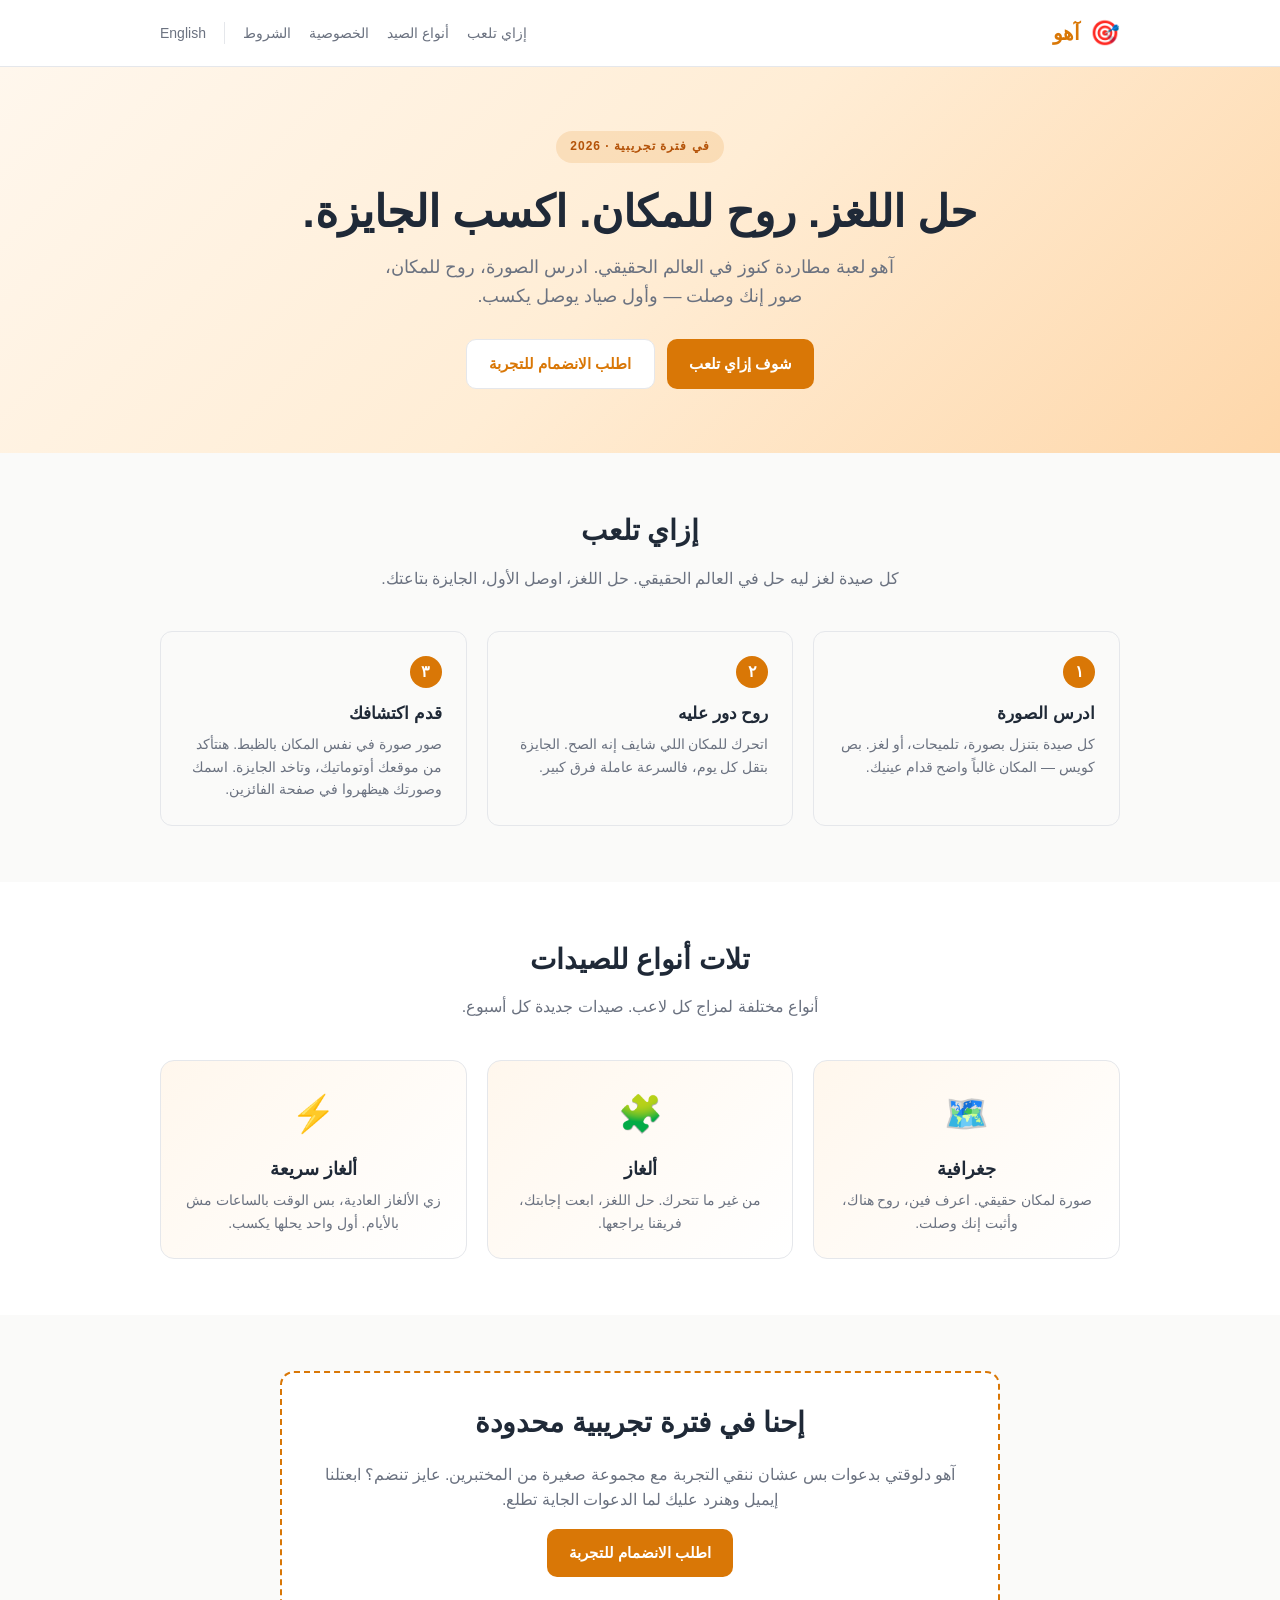
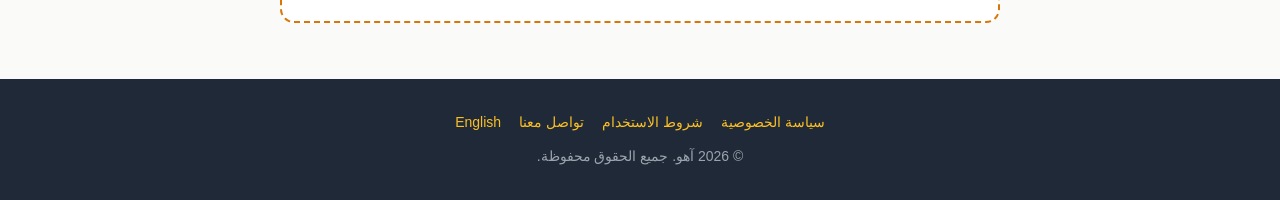
==== ar/index.html @ 04b5e61f "init" ====
<!DOCTYPE html>
<html lang="ar" dir="rtl">
<head>
  <meta charset="UTF-8">
  <meta name="viewport" content="width=device-width, initial-scale=1.0">
  <meta name="robots" content="index, follow">
  <title>آهو — مطاردات كنوز في الواقع</title>
  <meta name="description" content="آهو لعبة مطاردة كنوز في العالم الحقيقي. حل اللغز، روح للمكان، اكسب الجايزة.">
  <meta property="og:title" content="آهو — مطاردات كنوز في الواقع">
  <meta property="og:description" content="حل اللغز. روح للمكان. اكسب الجايزة.">
  <meta property="og:type" content="website">
  <link rel="icon" href="data:image/svg+xml,%3Csvg xmlns='http://www.w3.org/2000/svg' viewBox='0 0 100 100'%3E%3Ctext y='.9em' font-size='90'%3E🎯%3C/text%3E%3C/svg%3E">
  <link rel="stylesheet" href="../style.css">
</head>
<body dir="rtl">
  <div class="topbar">
    <div class="topbar-inner">
      <a href="./" class="brand"><span class="icon">🎯</span> آهو</a>
      <div class="nav-links">
        <a href="#how">إزاي تلعب</a>
        <a href="#hunts">أنواع الصيد</a>
        <a href="privacy.html">الخصوصية</a>
        <a href="terms.html">الشروط</a>
        <a href="../" class="lang-switch">English</a>
      </div>
    </div>
  </div>

  <section class="hero">
    <div class="hero-inner">
      <span class="badge">في فترة تجريبية · 2026</span>
      <h1>حل اللغز. روح للمكان. اكسب الجايزة.</h1>
      <p class="tagline">آهو لعبة مطاردة كنوز في العالم الحقيقي. ادرس الصورة،
      روح للمكان، صور إنك وصلت — وأول صياد يوصل يكسب.</p>
      <div class="cta-row">
        <a href="#how" class="cta cta-primary">شوف إزاي تلعب</a>
        <a href="mailto:aho.hunts@gmail.com?subject=طلب%20انضمام%20لتجربة%20آهو" class="cta cta-secondary">اطلب الانضمام للتجربة</a>
      </div>
    </div>
  </section>

  <section id="how">
    <div class="section-inner">
      <h2>إزاي تلعب</h2>
      <p class="lede">كل صيدة لغز ليه حل في العالم الحقيقي. حل اللغز، اوصل
      الأول، الجايزة بتاعتك.</p>

      <div class="steps">
        <div class="step">
          <span class="step-num">١</span>
          <h3>ادرس الصورة</h3>
          <p>كل صيدة بتنزل بصورة، تلميحات، أو لغز. بص كويس — المكان غالباً
          واضح قدام عينيك.</p>
        </div>
        <div class="step">
          <span class="step-num">٢</span>
          <h3>روح دور عليه</h3>
          <p>اتحرك للمكان اللي شايف إنه الصح. الجايزة بتقل كل يوم، فالسرعة
          عاملة فرق كبير.</p>
        </div>
        <div class="step">
          <span class="step-num">٣</span>
          <h3>قدم اكتشافك</h3>
          <p>صور صورة في نفس المكان بالظبط. هنتأكد من موقعك أوتوماتيك،
          وتاخد الجايزة. اسمك وصورتك هيظهروا في صفحة الفائزين.</p>
        </div>
      </div>
    </div>
  </section>

  <section id="hunts" class="alt">
    <div class="section-inner">
      <h2>تلات أنواع للصيدات</h2>
      <p class="lede">أنواع مختلفة لمزاج كل لاعب. صيدات جديدة كل أسبوع.</p>

      <div class="hunts">
        <div class="hunt">
          <span class="icon">🗺️</span>
          <h3>جغرافية</h3>
          <p>صورة لمكان حقيقي. اعرف فين، روح هناك، وأثبت إنك وصلت.</p>
        </div>
        <div class="hunt">
          <span class="icon">🧩</span>
          <h3>ألغاز</h3>
          <p>من غير ما تتحرك. حل اللغز، ابعت إجابتك، فريقنا يراجعها.</p>
        </div>
        <div class="hunt">
          <span class="icon">⚡</span>
          <h3>ألغاز سريعة</h3>
          <p>زي الألغاز العادية، بس الوقت بالساعات مش بالأيام. أول واحد
          يحلها يكسب.</p>
        </div>
      </div>
    </div>
  </section>

  <section>
    <div class="section-inner">
      <div class="beta-callout">
        <h2>إحنا في فترة تجريبية محدودة</h2>
        <p>آهو دلوقتي بدعوات بس عشان ننقي التجربة مع مجموعة صغيرة من
        المختبرين. عايز تنضم؟ ابعتلنا إيميل وهنرد عليك لما الدعوات الجاية
        تطلع.</p>
        <p style="margin-top: 16px;">
          <a href="mailto:aho.hunts@gmail.com?subject=طلب%20انضمام%20لتجربة%20آهو" class="cta cta-primary">اطلب الانضمام للتجربة</a>
        </p>
      </div>
    </div>
  </section>

  <footer class="site-footer">
    <div class="footer-links">
      <a href="privacy.html">سياسة الخصوصية</a>
      <a href="terms.html">شروط الاستخدام</a>
      <a href="mailto:aho.hunts@gmail.com">تواصل معنا</a>
      <a href="../">English</a>
    </div>
    <div>© 2026 آهو. جميع الحقوق محفوظة.</div>
  </footer>
</body>
</html>
---- style.css ----
/* Aho marketing site — single stylesheet, mobile-first, RTL-aware. */
:root {
  --fg: #1f2937;
  --muted: #6b7280;
  --accent: #d97706;
  --accent-dark: #b45309;
  --bg: #fafaf9;
  --card: #ffffff;
  --border: #e5e7eb;
  --max: 960px;
  --max-prose: 720px;
}

* { box-sizing: border-box; }

html { -webkit-text-size-adjust: 100%; }

body {
  font-family: -apple-system, BlinkMacSystemFont, "Segoe UI", Roboto,
    Helvetica, Arial, sans-serif, "Apple Color Emoji", "Segoe UI Emoji";
  color: var(--fg);
  background: var(--bg);
  line-height: 1.6;
  margin: 0;
}

/* Arabic typography tuning. */
body[dir="rtl"] {
  font-family: "Segoe UI", Tahoma, Arial, "Helvetica Neue", sans-serif;
}

a { color: var(--accent); }
a:hover { color: var(--accent-dark); }

/* Top bar — present on every page. */
.topbar {
  background: var(--card);
  border-bottom: 1px solid var(--border);
  padding: 14px 20px;
}
.topbar-inner {
  max-width: var(--max);
  margin: 0 auto;
  display: flex;
  align-items: center;
  justify-content: space-between;
  gap: 16px;
}
.brand {
  display: inline-flex;
  align-items: center;
  gap: 10px;
  font-size: 20px;
  font-weight: 700;
  color: var(--accent);
  text-decoration: none;
}
.brand .icon { font-size: 24px; }

.nav-links {
  display: flex;
  gap: 18px;
  font-size: 14px;
  align-items: center;
}
.nav-links a {
  color: var(--muted);
  text-decoration: none;
}
.nav-links a:hover, .nav-links a.current {
  color: var(--accent);
}
.lang-switch {
  border-inline-start: 1px solid var(--border);
  padding-inline-start: 18px;
  font-weight: 500;
}

/* Hero — marketing-only. */
.hero {
  background: linear-gradient(135deg, #fff7ed 0%, #ffedd5 50%, #fed7aa 100%);
  padding: 64px 20px;
  text-align: center;
  position: relative;
  overflow: hidden;
}
.hero-inner {
  max-width: var(--max);
  margin: 0 auto;
  position: relative;
  z-index: 1;
}
.hero .badge {
  display: inline-block;
  background: rgba(217, 119, 6, 0.15);
  color: var(--accent-dark);
  font-size: 12px;
  font-weight: 600;
  letter-spacing: 1px;
  text-transform: uppercase;
  padding: 6px 14px;
  border-radius: 999px;
  margin-bottom: 24px;
}
.hero h1 {
  font-size: 44px;
  margin: 0 0 16px;
  line-height: 1.15;
}
.hero p.tagline {
  font-size: 18px;
  color: var(--muted);
  margin: 0 auto 28px;
  max-width: 540px;
}
.cta-row {
  display: flex;
  gap: 12px;
  justify-content: center;
  flex-wrap: wrap;
}
.cta {
  display: inline-flex;
  align-items: center;
  gap: 8px;
  padding: 12px 22px;
  border-radius: 10px;
  text-decoration: none;
  font-weight: 600;
  font-size: 15px;
  transition: transform 0.1s ease;
}
.cta:hover { transform: translateY(-1px); }
.cta-primary {
  background: var(--accent);
  color: #fff;
}
.cta-secondary {
  background: #fff;
  color: var(--accent);
  border: 1px solid var(--border);
}

/* Sections. */
section {
  padding: 56px 20px;
}
.section-inner {
  max-width: var(--max);
  margin: 0 auto;
}
section.alt { background: var(--card); }
section h2 {
  font-size: 28px;
  margin: 0 0 12px;
  text-align: center;
}
section .lede {
  text-align: center;
  color: var(--muted);
  max-width: 560px;
  margin: 0 auto 40px;
}

/* How it works steps. */
.steps {
  display: grid;
  grid-template-columns: repeat(auto-fit, minmax(220px, 1fr));
  gap: 20px;
}
.step {
  background: var(--bg);
  border: 1px solid var(--border);
  border-radius: 12px;
  padding: 24px;
}
.step-num {
  display: inline-block;
  width: 32px;
  height: 32px;
  line-height: 32px;
  border-radius: 999px;
  background: var(--accent);
  color: #fff;
  font-weight: 700;
  text-align: center;
  margin-bottom: 12px;
}
.step h3 { margin: 0 0 6px; font-size: 17px; }
.step p { margin: 0; color: var(--muted); font-size: 14px; }

/* Hunt-type cards. */
.hunts {
  display: grid;
  grid-template-columns: repeat(auto-fit, minmax(220px, 1fr));
  gap: 20px;
}
.hunt {
  background: linear-gradient(135deg, #fff7ed, #ffffff);
  border: 1px solid var(--border);
  border-radius: 14px;
  padding: 24px;
  text-align: center;
}
.hunt .icon {
  font-size: 36px;
  display: block;
  margin-bottom: 12px;
}
.hunt h3 { margin: 0 0 6px; font-size: 18px; }
.hunt p { margin: 0; color: var(--muted); font-size: 14px; }

/* Beta callout. */
.beta-callout {
  background: var(--card);
  border: 2px dashed var(--accent);
  border-radius: 14px;
  padding: 28px;
  max-width: var(--max-prose);
  margin: 0 auto;
  text-align: center;
}
.beta-callout h2 { margin-top: 0; }
.beta-callout p { color: var(--muted); }

/* Prose-style content (legal pages). */
main.prose {
  max-width: var(--max-prose);
  margin: 0 auto;
  padding: 32px 20px 64px;
}
main.prose h1 { font-size: 28px; margin: 0 0 8px; }
main.prose h2 { font-size: 18px; margin: 32px 0 8px; }
main.prose h3 { font-size: 15px; margin: 20px 0 6px; }
main.prose p, main.prose ul, main.prose ol { margin: 0 0 12px; }
main.prose ul, main.prose ol { padding-inline-start: 22px; }
main.prose li { margin-bottom: 4px; }
main.prose .meta {
  color: var(--muted);
  font-size: 14px;
  margin-bottom: 24px;
}

code {
  background: #f3f4f6;
  padding: 1px 5px;
  border-radius: 3px;
  font-size: 0.92em;
}

/* Footer. */
footer.site-footer {
  background: #1f2937;
  color: #9ca3af;
  padding: 32px 20px;
  text-align: center;
  font-size: 14px;
}
footer.site-footer a { color: #fbbf24; text-decoration: none; }
footer.site-footer a:hover { text-decoration: underline; }
footer.site-footer .footer-links {
  margin-bottom: 12px;
  display: flex;
  justify-content: center;
  gap: 18px;
  flex-wrap: wrap;
}

@media (max-width: 540px) {
  .hero { padding: 48px 20px; }
  .hero h1 { font-size: 34px; }
  .hero p.tagline { font-size: 16px; }
  .nav-links { gap: 12px; font-size: 13px; }
  .lang-switch { padding-inline-start: 12px; }
  section { padding: 44px 20px; }
}

@media print {
  .topbar, footer.site-footer, .hero { display: none; }
  body { background: #fff; }
}
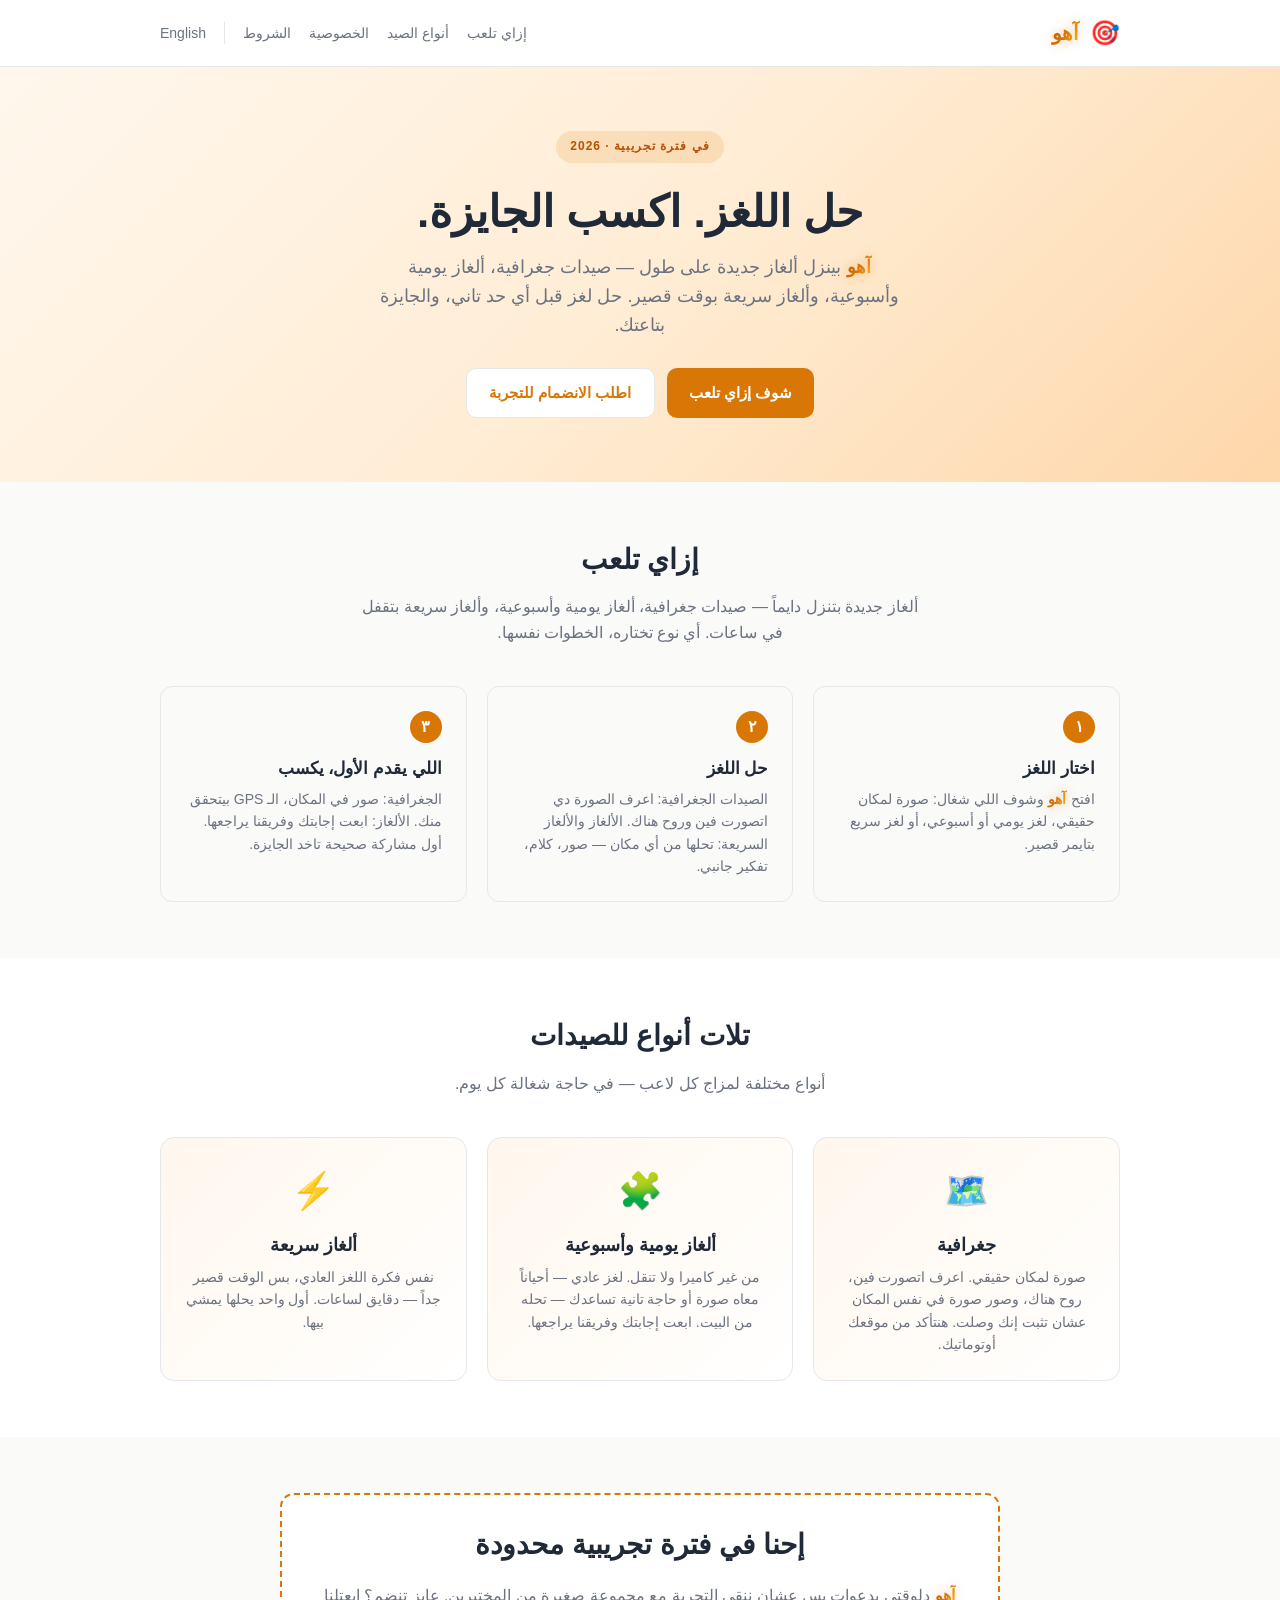
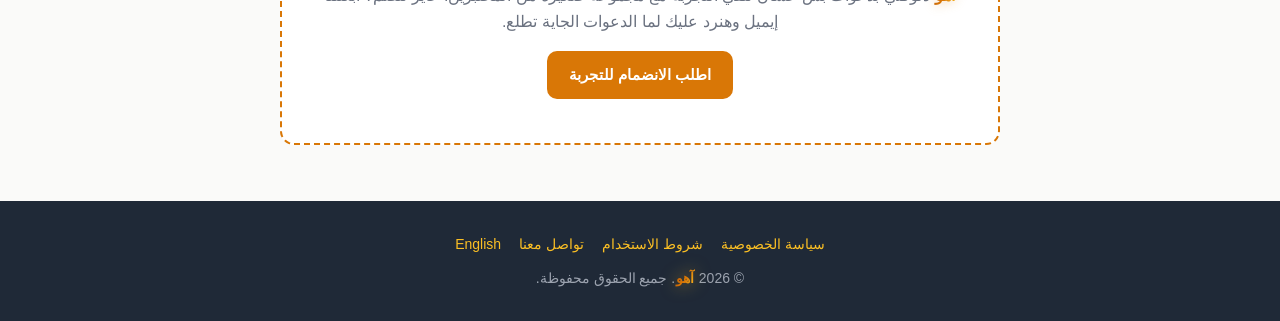
==== commit 197d4c25: "Tos & PP update" ====
--- a/ar/index.html
+++ b/ar/index.html
@@ -15,7 +15,7 @@
 <body dir="rtl">
   <div class="topbar">
     <div class="topbar-inner">
-      <a href="./" class="brand"><span class="icon">🎯</span> آهو</a>
+      <a href="./" class="brand"><span class="icon">🎯</span> <span class="brand-name">آهو</span></a>
       <div class="nav-links">
         <a href="#how">إزاي تلعب</a>
         <a href="#hunts">أنواع الصيد</a>
@@ -29,9 +29,10 @@
   <section class="hero">
     <div class="hero-inner">
       <span class="badge">في فترة تجريبية · 2026</span>
-      <h1>حل اللغز. روح للمكان. اكسب الجايزة.</h1>
-      <p class="tagline">آهو لعبة مطاردة كنوز في العالم الحقيقي. ادرس الصورة،
-      روح للمكان، صور إنك وصلت — وأول صياد يوصل يكسب.</p>
+      <h1>حل اللغز. اكسب الجايزة.</h1>
+      <p class="tagline"><span class="brand-name">آهو</span> بينزل ألغاز جديدة على طول —
+      صيدات جغرافية، ألغاز يومية وأسبوعية، وألغاز سريعة بوقت قصير.
+      حل لغز قبل أي حد تاني، والجايزة بتاعتك.</p>
       <div class="cta-row">
         <a href="#how" class="cta cta-primary">شوف إزاي تلعب</a>
         <a href="mailto:aho.hunts@gmail.com?subject=طلب%20انضمام%20لتجربة%20آهو" class="cta cta-secondary">اطلب الانضمام للتجربة</a>
@@ -42,27 +43,31 @@
   <section id="how">
     <div class="section-inner">
       <h2>إزاي تلعب</h2>
-      <p class="lede">كل صيدة لغز ليه حل في العالم الحقيقي. حل اللغز، اوصل
-      الأول، الجايزة بتاعتك.</p>
+      <p class="lede">ألغاز جديدة بتنزل دايماً — صيدات جغرافية، ألغاز
+      يومية وأسبوعية، وألغاز سريعة بتقفل في ساعات. أي نوع تختاره،
+      الخطوات نفسها.</p>
 
       <div class="steps">
         <div class="step">
           <span class="step-num">١</span>
-          <h3>ادرس الصورة</h3>
-          <p>كل صيدة بتنزل بصورة، تلميحات، أو لغز. بص كويس — المكان غالباً
-          واضح قدام عينيك.</p>
+          <h3>اختار اللغز</h3>
+          <p>افتح <span class="brand-name">آهو</span> وشوف اللي شغال:
+          صورة لمكان حقيقي، لغز يومي أو أسبوعي، أو لغز سريع بتايمر
+          قصير.</p>
         </div>
         <div class="step">
           <span class="step-num">٢</span>
-          <h3>روح دور عليه</h3>
-          <p>اتحرك للمكان اللي شايف إنه الصح. الجايزة بتقل كل يوم، فالسرعة
-          عاملة فرق كبير.</p>
+          <h3>حل اللغز</h3>
+          <p>الصيدات الجغرافية: اعرف الصورة دي اتصورت فين وروح هناك.
+          الألغاز والألغاز السريعة: تحلها من أي مكان — صور، كلام،
+          تفكير جانبي.</p>
         </div>
         <div class="step">
           <span class="step-num">٣</span>
-          <h3>قدم اكتشافك</h3>
-          <p>صور صورة في نفس المكان بالظبط. هنتأكد من موقعك أوتوماتيك،
-          وتاخد الجايزة. اسمك وصورتك هيظهروا في صفحة الفائزين.</p>
+          <h3>اللي يقدم الأول، يكسب</h3>
+          <p>الجغرافية: صور في المكان، الـ GPS بيتحقق منك. الألغاز:
+          ابعت إجابتك وفريقنا يراجعها. أول مشاركة صحيحة تاخد
+          الجايزة.</p>
         </div>
       </div>
     </div>
@@ -71,24 +76,28 @@
   <section id="hunts" class="alt">
     <div class="section-inner">
       <h2>تلات أنواع للصيدات</h2>
-      <p class="lede">أنواع مختلفة لمزاج كل لاعب. صيدات جديدة كل أسبوع.</p>
+      <p class="lede">أنواع مختلفة لمزاج كل لاعب — في حاجة شغالة كل يوم.</p>
 
       <div class="hunts">
         <div class="hunt">
           <span class="icon">🗺️</span>
           <h3>جغرافية</h3>
-          <p>صورة لمكان حقيقي. اعرف فين، روح هناك، وأثبت إنك وصلت.</p>
+          <p>صورة لمكان حقيقي. اعرف اتصورت فين، روح هناك، وصور
+          صورة في نفس المكان عشان تثبت إنك وصلت. هنتأكد من موقعك
+          أوتوماتيك.</p>
         </div>
         <div class="hunt">
           <span class="icon">🧩</span>
-          <h3>ألغاز</h3>
-          <p>من غير ما تتحرك. حل اللغز، ابعت إجابتك، فريقنا يراجعها.</p>
+          <h3>ألغاز يومية وأسبوعية</h3>
+          <p>من غير كاميرا ولا تنقل. لغز عادي — أحياناً معاه صورة
+          أو حاجة تانية تساعدك — تحله من البيت. ابعت إجابتك
+          وفريقنا يراجعها.</p>
         </div>
         <div class="hunt">
           <span class="icon">⚡</span>
           <h3>ألغاز سريعة</h3>
-          <p>زي الألغاز العادية، بس الوقت بالساعات مش بالأيام. أول واحد
-          يحلها يكسب.</p>
+          <p>نفس فكرة اللغز العادي، بس الوقت قصير جداً — دقايق
+          لساعات. أول واحد يحلها يمشي بيها.</p>
         </div>
       </div>
     </div>
@@ -98,7 +107,7 @@
     <div class="section-inner">
       <div class="beta-callout">
         <h2>إحنا في فترة تجريبية محدودة</h2>
-        <p>آهو دلوقتي بدعوات بس عشان ننقي التجربة مع مجموعة صغيرة من
+        <p><span class="brand-name">آهو</span> دلوقتي بدعوات بس عشان ننقي التجربة مع مجموعة صغيرة من
         المختبرين. عايز تنضم؟ ابعتلنا إيميل وهنرد عليك لما الدعوات الجاية
         تطلع.</p>
         <p style="margin-top: 16px;">
@@ -115,7 +124,7 @@
       <a href="mailto:aho.hunts@gmail.com">تواصل معنا</a>
       <a href="../">English</a>
     </div>
-    <div>© 2026 آهو. جميع الحقوق محفوظة.</div>
+    <div>© 2026 <span class="brand-name">آهو</span>. جميع الحقوق محفوظة.</div>
   </footer>
 </body>
 </html>
--- a/style.css
+++ b/style.css
@@ -57,6 +57,40 @@
 }
 .brand .icon { font-size: 24px; }
 
+/* Glowing brand wordmark — every "Aho" / "آهو" gets the treatment. */
+.brand-name {
+  font-weight: 700;
+  background-image: linear-gradient(120deg,
+    #b45309 0%, #d97706 30%, #fbbf24 55%, #f59e0b 80%, #d97706 100%);
+  background-size: 220% auto;
+  background-position: 0% 50%;
+  -webkit-background-clip: text;
+  background-clip: text;
+  -webkit-text-fill-color: transparent;
+  color: transparent;
+  filter: drop-shadow(0 0 6px rgba(217, 119, 6, 0.4));
+  animation: aho-shimmer 4.5s ease-in-out infinite;
+  display: inline-block;
+  padding: 0 0.06em;
+}
+.brand .brand-name { font-size: inherit; }
+.site-footer .brand-name {
+  filter: drop-shadow(0 0 8px rgba(251, 191, 36, 0.55));
+}
+@keyframes aho-shimmer {
+  0%, 100% {
+    background-position: 0% 50%;
+    filter: drop-shadow(0 0 4px rgba(217, 119, 6, 0.35));
+  }
+  50% {
+    background-position: 100% 50%;
+    filter: drop-shadow(0 0 14px rgba(251, 191, 36, 0.7));
+  }
+}
+@media (prefers-reduced-motion: reduce) {
+  .brand-name { animation: none; }
+}
+
 .nav-links {
   display: flex;
   gap: 18px;
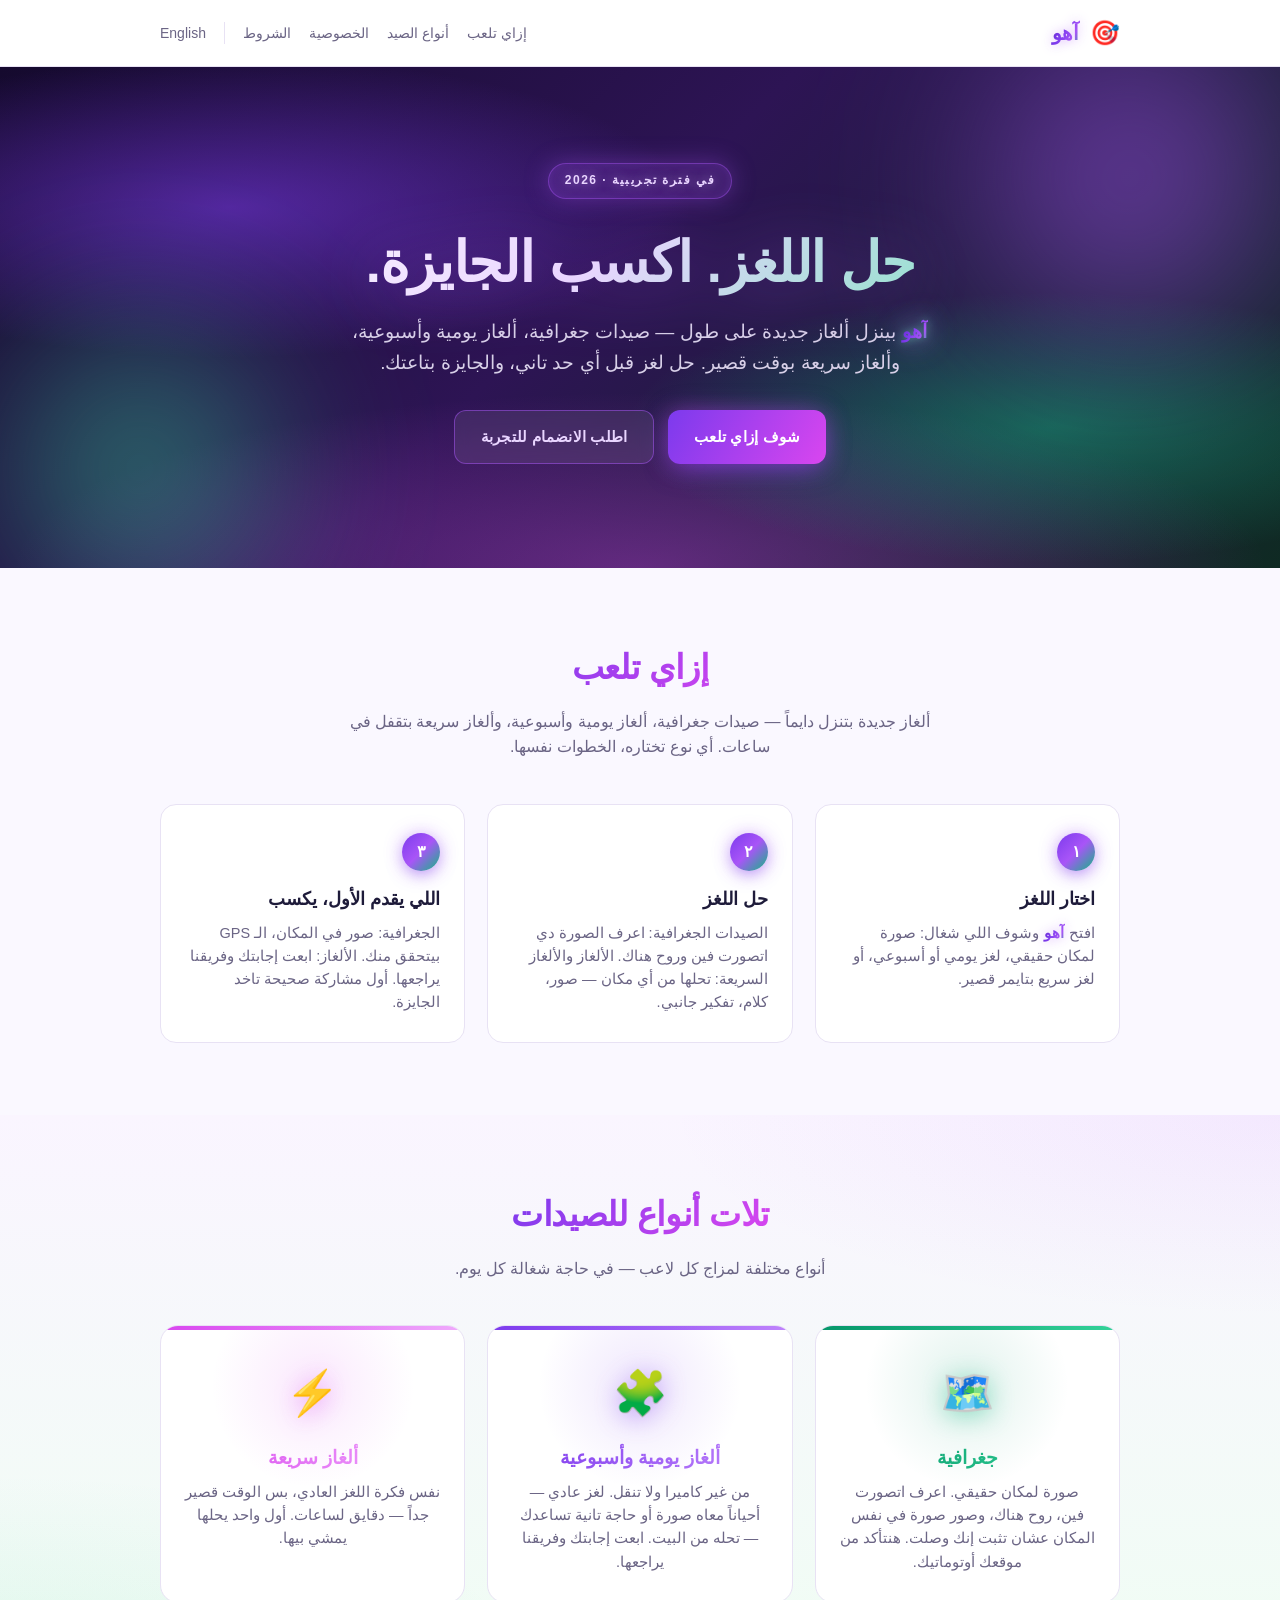
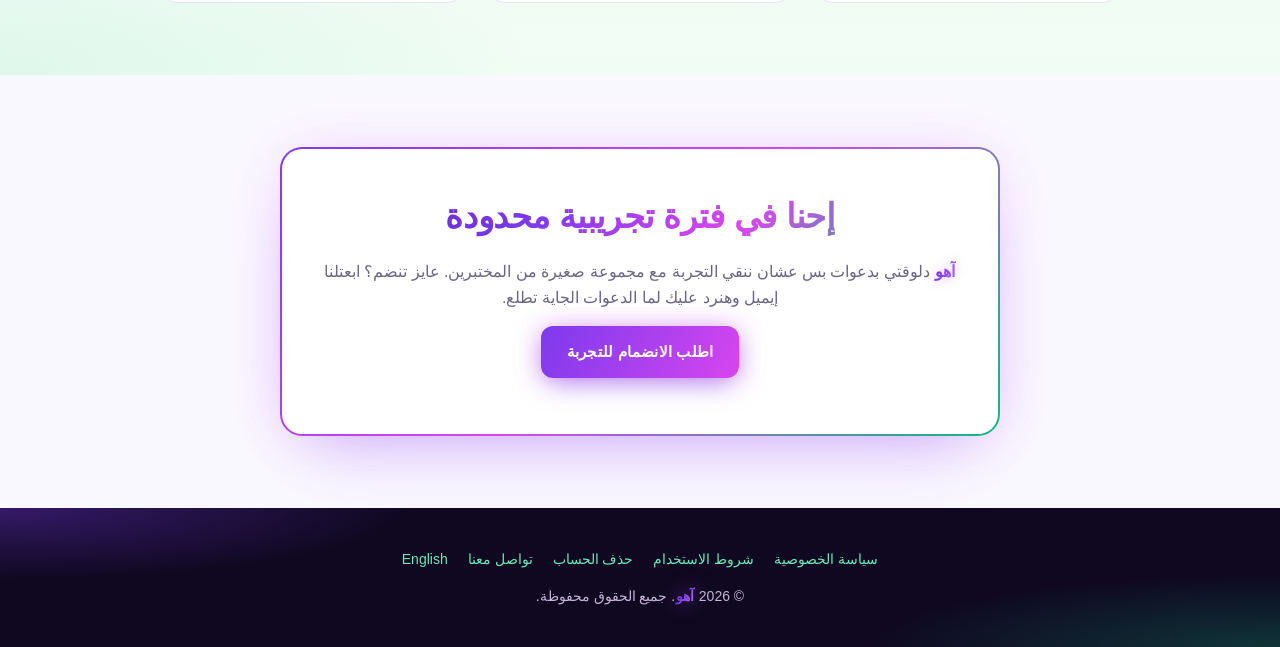
==== commit ee553fbd: "Add account deletion page (EN + AR) for Play Store requirement Adds /delete-account.html and /ar/del" ====
--- a/ar/index.html
+++ b/ar/index.html
@@ -121,6 +121,7 @@
     <div class="footer-links">
       <a href="privacy.html">سياسة الخصوصية</a>
       <a href="terms.html">شروط الاستخدام</a>
+      <a href="delete-account.html">حذف الحساب</a>
       <a href="mailto:aho.hunts@gmail.com">تواصل معنا</a>
       <a href="../">English</a>
     </div>
--- a/style.css
+++ b/style.css
@@ -1,12 +1,18 @@
 /* Aho marketing site — single stylesheet, mobile-first, RTL-aware. */
 :root {
-  --fg: #1f2937;
-  --muted: #6b7280;
-  --accent: #d97706;
-  --accent-dark: #b45309;
-  --bg: #fafaf9;
+  --fg: #1e1b3a;
+  --muted: #6b6585;
+  --accent: #7c3aed;          /* violet-600 — primary purple */
+  --accent-dark: #5b21b6;     /* violet-800 */
+  --accent-light: #a855f7;    /* violet-500 */
+  --accent-2: #10b981;        /* emerald-500 — primary green */
+  --accent-2-dark: #047857;
+  --accent-2-light: #34d399;
+  --accent-3: #d946ef;        /* fuchsia — neon pop */
+  --bg: #faf8ff;
   --card: #ffffff;
-  --border: #e5e7eb;
+  --border: #e8e2f4;
+  --hero-deep: #150a2e;
   --max: 960px;
   --max-prose: 720px;
 }
@@ -37,6 +43,8 @@
   background: var(--card);
   border-bottom: 1px solid var(--border);
   padding: 14px 20px;
+  position: relative;
+  z-index: 5;
 }
 .topbar-inner {
   max-width: var(--max);
@@ -61,34 +69,40 @@
 .brand-name {
   font-weight: 700;
   background-image: linear-gradient(120deg,
-    #b45309 0%, #d97706 30%, #fbbf24 55%, #f59e0b 80%, #d97706 100%);
-  background-size: 220% auto;
+    #5b21b6 0%, #7c3aed 22%, #a855f7 38%, #10b981 58%, #34d399 75%, #d946ef 100%);
+  background-size: 240% auto;
   background-position: 0% 50%;
   -webkit-background-clip: text;
   background-clip: text;
   -webkit-text-fill-color: transparent;
   color: transparent;
-  filter: drop-shadow(0 0 6px rgba(217, 119, 6, 0.4));
+  filter: drop-shadow(0 0 6px rgba(168, 85, 247, 0.45));
   animation: aho-shimmer 4.5s ease-in-out infinite;
   display: inline-block;
   padding: 0 0.06em;
 }
 .brand .brand-name { font-size: inherit; }
+.hero .brand-name {
+  filter: drop-shadow(0 0 14px rgba(168, 85, 247, 0.85))
+          drop-shadow(0 0 4px rgba(110, 231, 183, 0.6));
+}
 .site-footer .brand-name {
-  filter: drop-shadow(0 0 8px rgba(251, 191, 36, 0.55));
+  filter: drop-shadow(0 0 10px rgba(168, 85, 247, 0.7));
 }
 @keyframes aho-shimmer {
   0%, 100% {
     background-position: 0% 50%;
-    filter: drop-shadow(0 0 4px rgba(217, 119, 6, 0.35));
+    filter: drop-shadow(0 0 5px rgba(124, 58, 237, 0.45));
   }
   50% {
     background-position: 100% 50%;
-    filter: drop-shadow(0 0 14px rgba(251, 191, 36, 0.7));
+    filter: drop-shadow(0 0 16px rgba(217, 70, 239, 0.65))
+            drop-shadow(0 0 6px rgba(52, 211, 153, 0.55));
   }
 }
 @media (prefers-reduced-motion: reduce) {
-  .brand-name { animation: none; }
+  .brand-name, .hero::before, .hero::after,
+  .cta-primary, .hero-orb { animation: none; }
 }
 
 .nav-links {
@@ -100,6 +114,7 @@
 .nav-links a {
   color: var(--muted);
   text-decoration: none;
+  transition: color 0.15s ease;
 }
 .nav-links a:hover, .nav-links a.current {
   color: var(--accent);
@@ -110,46 +125,97 @@
   font-weight: 500;
 }
 
-/* Hero — marketing-only. */
+/* Hero — dark, dramatic, glowing. */
 .hero {
-  background: linear-gradient(135deg, #fff7ed 0%, #ffedd5 50%, #fed7aa 100%);
-  padding: 64px 20px;
+  background:
+    radial-gradient(ellipse 60% 50% at 18% 28%, rgba(124, 58, 237, 0.55) 0%, transparent 60%),
+    radial-gradient(ellipse 55% 45% at 82% 72%, rgba(16, 185, 129, 0.45) 0%, transparent 60%),
+    radial-gradient(ellipse 70% 50% at 50% 100%, rgba(217, 70, 239, 0.35) 0%, transparent 70%),
+    linear-gradient(135deg, #150a2e 0%, #2d1454 45%, #0f2a23 100%);
+  color: #fff;
+  padding: 96px 20px 104px;
   text-align: center;
   position: relative;
   overflow: hidden;
-}
+  isolation: isolate;
+}
+/* Floating glow orbs behind hero content. */
+.hero::before, .hero::after {
+  content: '';
+  position: absolute;
+  border-radius: 50%;
+  filter: blur(80px);
+  opacity: 0.7;
+  pointer-events: none;
+  z-index: 0;
+}
+.hero::before {
+  width: 460px; height: 460px;
+  background: radial-gradient(circle, #a855f7 0%, transparent 65%);
+  top: -120px; inset-inline-start: -80px;
+  animation: orb-drift-a 22s ease-in-out infinite;
+}
+.hero::after {
+  width: 400px; height: 400px;
+  background: radial-gradient(circle, #34d399 0%, transparent 65%);
+  bottom: -100px; inset-inline-end: -60px;
+  animation: orb-drift-b 26s ease-in-out infinite;
+}
+@keyframes orb-drift-a {
+  0%, 100% { transform: translate(0, 0) scale(1); }
+  33% { transform: translate(60px, 40px) scale(1.08); }
+  66% { transform: translate(-30px, 80px) scale(0.95); }
+}
+@keyframes orb-drift-b {
+  0%, 100% { transform: translate(0, 0) scale(1); }
+  33% { transform: translate(-50px, -40px) scale(1.05); }
+  66% { transform: translate(40px, -70px) scale(0.92); }
+}
+/* Subtle grid/dot pattern over the hero. */
 .hero-inner {
   max-width: var(--max);
   margin: 0 auto;
   position: relative;
-  z-index: 1;
+  z-index: 2;
 }
 .hero .badge {
   display: inline-block;
-  background: rgba(217, 119, 6, 0.15);
-  color: var(--accent-dark);
+  background: rgba(168, 85, 247, 0.18);
+  border: 1px solid rgba(168, 85, 247, 0.45);
+  color: #e9d5ff;
   font-size: 12px;
-  font-weight: 600;
-  letter-spacing: 1px;
+  font-weight: 700;
+  letter-spacing: 1.5px;
   text-transform: uppercase;
-  padding: 6px 14px;
+  padding: 7px 16px;
   border-radius: 999px;
-  margin-bottom: 24px;
+  margin-bottom: 28px;
+  box-shadow: 0 0 24px rgba(168, 85, 247, 0.35),
+              inset 0 0 12px rgba(168, 85, 247, 0.15);
+  text-shadow: 0 0 12px rgba(217, 178, 255, 0.6);
 }
 .hero h1 {
-  font-size: 44px;
-  margin: 0 0 16px;
-  line-height: 1.15;
+  font-size: 56px;
+  font-weight: 800;
+  letter-spacing: -0.02em;
+  margin: 0 0 18px;
+  line-height: 1.3;
+  background: linear-gradient(135deg, #ffffff 0%, #e9d5ff 45%, #6ee7b7 100%);
+  -webkit-background-clip: text;
+  background-clip: text;
+  -webkit-text-fill-color: transparent;
+  color: transparent;
+  filter: drop-shadow(0 6px 32px rgba(168, 85, 247, 0.45));
 }
 .hero p.tagline {
-  font-size: 18px;
-  color: var(--muted);
-  margin: 0 auto 28px;
-  max-width: 540px;
+  font-size: 19px;
+  color: #d8d0e8;
+  margin: 0 auto 32px;
+  max-width: 580px;
 }
 .cta-row {
   display: flex;
-  gap: 12px;
+  gap: 14px;
   justify-content: center;
   flex-wrap: wrap;
 }
@@ -157,102 +223,224 @@
   display: inline-flex;
   align-items: center;
   gap: 8px;
-  padding: 12px 22px;
-  border-radius: 10px;
+  padding: 14px 26px;
+  border-radius: 12px;
   text-decoration: none;
-  font-weight: 600;
+  font-weight: 700;
   font-size: 15px;
-  transition: transform 0.1s ease;
-}
-.cta:hover { transform: translateY(-1px); }
+  letter-spacing: 0.2px;
+  transition: transform 0.15s ease, box-shadow 0.2s ease;
+  position: relative;
+}
+.cta:hover { transform: translateY(-2px); }
 .cta-primary {
-  background: var(--accent);
+  background: linear-gradient(120deg, #7c3aed 0%, #d946ef 50%, #10b981 100%);
+  background-size: 220% auto;
+  background-position: 0% 50%;
   color: #fff;
+  box-shadow: 0 8px 28px -6px rgba(124, 58, 237, 0.6),
+              0 0 24px rgba(217, 70, 239, 0.35);
+  animation: cta-shimmer 5s ease-in-out infinite;
+}
+.cta-primary:hover {
+  box-shadow: 0 12px 36px -6px rgba(124, 58, 237, 0.75),
+              0 0 36px rgba(52, 211, 153, 0.45);
+  color: #fff;
+}
+@keyframes cta-shimmer {
+  0%, 100% { background-position: 0% 50%; }
+  50% { background-position: 100% 50%; }
 }
 .cta-secondary {
+  background: rgba(255, 255, 255, 0.08);
+  color: #e9d5ff;
+  border: 1px solid rgba(168, 85, 247, 0.5);
+  backdrop-filter: blur(8px);
+  -webkit-backdrop-filter: blur(8px);
+}
+.cta-secondary:hover {
+  background: rgba(168, 85, 247, 0.15);
+  border-color: rgba(168, 85, 247, 0.85);
+  color: #fff;
+}
+/* On light sections (e.g. beta callout), make secondary readable. */
+section:not(.hero) .cta-secondary {
   background: #fff;
   color: var(--accent);
-  border: 1px solid var(--border);
+  border-color: var(--border);
+}
+section:not(.hero) .cta-secondary:hover {
+  border-color: var(--accent);
+  color: var(--accent-dark);
 }
 
 /* Sections. */
 section {
-  padding: 56px 20px;
+  padding: 72px 20px;
 }
 .section-inner {
   max-width: var(--max);
   margin: 0 auto;
 }
-section.alt { background: var(--card); }
+section.alt {
+  background:
+    radial-gradient(ellipse 80% 60% at 100% 0%, rgba(168, 85, 247, 0.08) 0%, transparent 60%),
+    radial-gradient(ellipse 70% 60% at 0% 100%, rgba(16, 185, 129, 0.08) 0%, transparent 60%),
+    linear-gradient(180deg, #faf5ff 0%, #f0fdf4 100%);
+}
 section h2 {
-  font-size: 28px;
-  margin: 0 0 12px;
-  text-align: center;
+  font-size: 34px;
+  font-weight: 800;
+  letter-spacing: -0.01em;
+  margin: 0 0 14px;
+  text-align: center;
+  background: linear-gradient(135deg, #5b21b6 0%, #7c3aed 35%, #d946ef 65%, #10b981 100%);
+  -webkit-background-clip: text;
+  background-clip: text;
+  -webkit-text-fill-color: transparent;
+  color: transparent;
 }
 section .lede {
   text-align: center;
   color: var(--muted);
-  max-width: 560px;
-  margin: 0 auto 40px;
+  max-width: 620px;
+  margin: 0 auto 44px;
+  font-size: 16px;
 }
 
 /* How it works steps. */
 .steps {
   display: grid;
-  grid-template-columns: repeat(auto-fit, minmax(220px, 1fr));
-  gap: 20px;
+  grid-template-columns: repeat(auto-fit, minmax(240px, 1fr));
+  gap: 22px;
 }
 .step {
-  background: var(--bg);
+  background: var(--card);
   border: 1px solid var(--border);
-  border-radius: 12px;
-  padding: 24px;
+  border-radius: 16px;
+  padding: 28px 24px;
+  position: relative;
+  transition: transform 0.2s ease, box-shadow 0.2s ease, border-color 0.2s ease;
+}
+.step:hover {
+  transform: translateY(-4px);
+  box-shadow: 0 18px 40px -16px rgba(124, 58, 237, 0.35);
+  border-color: rgba(124, 58, 237, 0.35);
 }
 .step-num {
   display: inline-block;
-  width: 32px;
-  height: 32px;
-  line-height: 32px;
+  width: 38px;
+  height: 38px;
+  line-height: 38px;
   border-radius: 999px;
-  background: var(--accent);
+  background: linear-gradient(135deg, #7c3aed 0%, #a855f7 50%, #10b981 100%);
   color: #fff;
-  font-weight: 700;
-  text-align: center;
-  margin-bottom: 12px;
-}
-.step h3 { margin: 0 0 6px; font-size: 17px; }
-.step p { margin: 0; color: var(--muted); font-size: 14px; }
-
-/* Hunt-type cards. */
+  font-weight: 800;
+  font-size: 16px;
+  text-align: center;
+  margin-bottom: 14px;
+  box-shadow: 0 6px 18px -4px rgba(124, 58, 237, 0.55),
+              0 0 18px rgba(168, 85, 247, 0.35);
+}
+.step h3 { margin: 0 0 8px; font-size: 18px; font-weight: 700; }
+.step p { margin: 0; color: var(--muted); font-size: 14.5px; }
+
+/* Hunt-type cards — each gets its own neon flavor. */
 .hunts {
   display: grid;
-  grid-template-columns: repeat(auto-fit, minmax(220px, 1fr));
-  gap: 20px;
+  grid-template-columns: repeat(auto-fit, minmax(240px, 1fr));
+  gap: 22px;
 }
 .hunt {
-  background: linear-gradient(135deg, #fff7ed, #ffffff);
+  --hunt-c1: #7c3aed;
+  --hunt-c2: #a855f7;
+  --hunt-shadow: rgba(124, 58, 237, 0.35);
+  background: var(--card);
   border: 1px solid var(--border);
-  border-radius: 14px;
-  padding: 24px;
-  text-align: center;
-}
+  border-radius: 18px;
+  padding: 32px 24px 28px;
+  text-align: center;
+  position: relative;
+  overflow: hidden;
+  transition: transform 0.25s ease, box-shadow 0.25s ease, border-color 0.25s ease;
+}
+.hunt::before {
+  content: '';
+  position: absolute;
+  top: 0; left: 0; right: 0;
+  height: 4px;
+  background: linear-gradient(90deg, var(--hunt-c1), var(--hunt-c2));
+}
+.hunt::after {
+  content: '';
+  position: absolute;
+  top: -60px;
+  left: 50%;
+  transform: translateX(-50%);
+  width: 240px;
+  height: 240px;
+  background: radial-gradient(circle, var(--hunt-c1) 0%, transparent 60%);
+  opacity: 0.12;
+  pointer-events: none;
+  transition: opacity 0.25s ease;
+  z-index: 0;
+}
+.hunt > * { position: relative; z-index: 1; }
+.hunt:hover {
+  transform: translateY(-6px);
+  box-shadow: 0 22px 50px -16px var(--hunt-shadow);
+  border-color: var(--hunt-c1);
+}
+.hunt:hover::after { opacity: 0.28; }
 .hunt .icon {
-  font-size: 36px;
+  font-size: 44px;
   display: block;
-  margin-bottom: 12px;
-}
-.hunt h3 { margin: 0 0 6px; font-size: 18px; }
-.hunt p { margin: 0; color: var(--muted); font-size: 14px; }
-
-/* Beta callout. */
+  margin-bottom: 14px;
+  filter: drop-shadow(0 4px 12px var(--hunt-shadow));
+}
+.hunt h3 {
+  margin: 0 0 8px;
+  font-size: 19px;
+  font-weight: 700;
+  background: linear-gradient(120deg, var(--hunt-c1), var(--hunt-c2));
+  -webkit-background-clip: text;
+  background-clip: text;
+  -webkit-text-fill-color: transparent;
+  color: transparent;
+}
+.hunt p { margin: 0; color: var(--muted); font-size: 14.5px; }
+
+/* Per-card color theme. */
+.hunts > .hunt:nth-child(1) {
+  --hunt-c1: #059669;
+  --hunt-c2: #34d399;
+  --hunt-shadow: rgba(16, 185, 129, 0.4);
+}
+.hunts > .hunt:nth-child(2) {
+  --hunt-c1: #7c3aed;
+  --hunt-c2: #c084fc;
+  --hunt-shadow: rgba(124, 58, 237, 0.4);
+}
+.hunts > .hunt:nth-child(3) {
+  --hunt-c1: #d946ef;
+  --hunt-c2: #f0abfc;
+  --hunt-shadow: rgba(217, 70, 239, 0.45);
+}
+
+/* Beta callout — gradient border + soft glow. */
 .beta-callout {
-  background: var(--card);
-  border: 2px dashed var(--accent);
-  border-radius: 14px;
-  padding: 28px;
+  position: relative;
+  border-radius: 22px;
+  padding: 40px 32px;
   max-width: var(--max-prose);
   margin: 0 auto;
   text-align: center;
+  background:
+    linear-gradient(#fff, #fff) padding-box,
+    linear-gradient(135deg, #7c3aed 0%, #d946ef 50%, #10b981 100%) border-box;
+  border: 2px solid transparent;
+  box-shadow: 0 30px 70px -30px rgba(124, 58, 237, 0.4),
+              0 0 60px -10px rgba(217, 70, 239, 0.2);
 }
 .beta-callout h2 { margin-top: 0; }
 .beta-callout p { color: var(--muted); }
@@ -264,7 +452,7 @@
   padding: 32px 20px 64px;
 }
 main.prose h1 { font-size: 28px; margin: 0 0 8px; }
-main.prose h2 { font-size: 18px; margin: 32px 0 8px; }
+main.prose h2 { font-size: 18px; margin: 32px 0 8px; color: var(--accent-dark); }
 main.prose h3 { font-size: 15px; margin: 20px 0 6px; }
 main.prose p, main.prose ul, main.prose ol { margin: 0 0 12px; }
 main.prose ul, main.prose ol { padding-inline-start: 22px; }
@@ -276,37 +464,47 @@
 }
 
 code {
-  background: #f3f4f6;
-  padding: 1px 5px;
-  border-radius: 3px;
+  background: #f3eafc;
+  color: var(--accent-dark);
+  padding: 1px 6px;
+  border-radius: 4px;
   font-size: 0.92em;
 }
 
 /* Footer. */
 footer.site-footer {
-  background: #1f2937;
-  color: #9ca3af;
-  padding: 32px 20px;
+  background:
+    radial-gradient(ellipse 50% 80% at 0% 0%, rgba(124, 58, 237, 0.35) 0%, transparent 65%),
+    radial-gradient(ellipse 50% 80% at 100% 100%, rgba(16, 185, 129, 0.25) 0%, transparent 65%),
+    #0f0820;
+  color: #c4b5d8;
+  padding: 40px 20px;
   text-align: center;
   font-size: 14px;
-}
-footer.site-footer a { color: #fbbf24; text-decoration: none; }
-footer.site-footer a:hover { text-decoration: underline; }
+  position: relative;
+  overflow: hidden;
+}
+footer.site-footer a { color: #6ee7b7; text-decoration: none; transition: color 0.15s; }
+footer.site-footer a:hover { color: #c4b5fd; text-decoration: underline; }
 footer.site-footer .footer-links {
-  margin-bottom: 12px;
+  margin-bottom: 14px;
   display: flex;
   justify-content: center;
-  gap: 18px;
+  gap: 20px;
   flex-wrap: wrap;
 }
 
 @media (max-width: 540px) {
-  .hero { padding: 48px 20px; }
-  .hero h1 { font-size: 34px; }
+  .hero { padding: 64px 20px 76px; }
+  .hero h1 { font-size: 38px; }
   .hero p.tagline { font-size: 16px; }
+  .hero::before { width: 320px; height: 320px; }
+  .hero::after { width: 280px; height: 280px; }
+  section h2 { font-size: 28px; }
   .nav-links { gap: 12px; font-size: 13px; }
   .lang-switch { padding-inline-start: 12px; }
-  section { padding: 44px 20px; }
+  section { padding: 56px 20px; }
+  .cta { padding: 12px 22px; }
 }
 
 @media print {
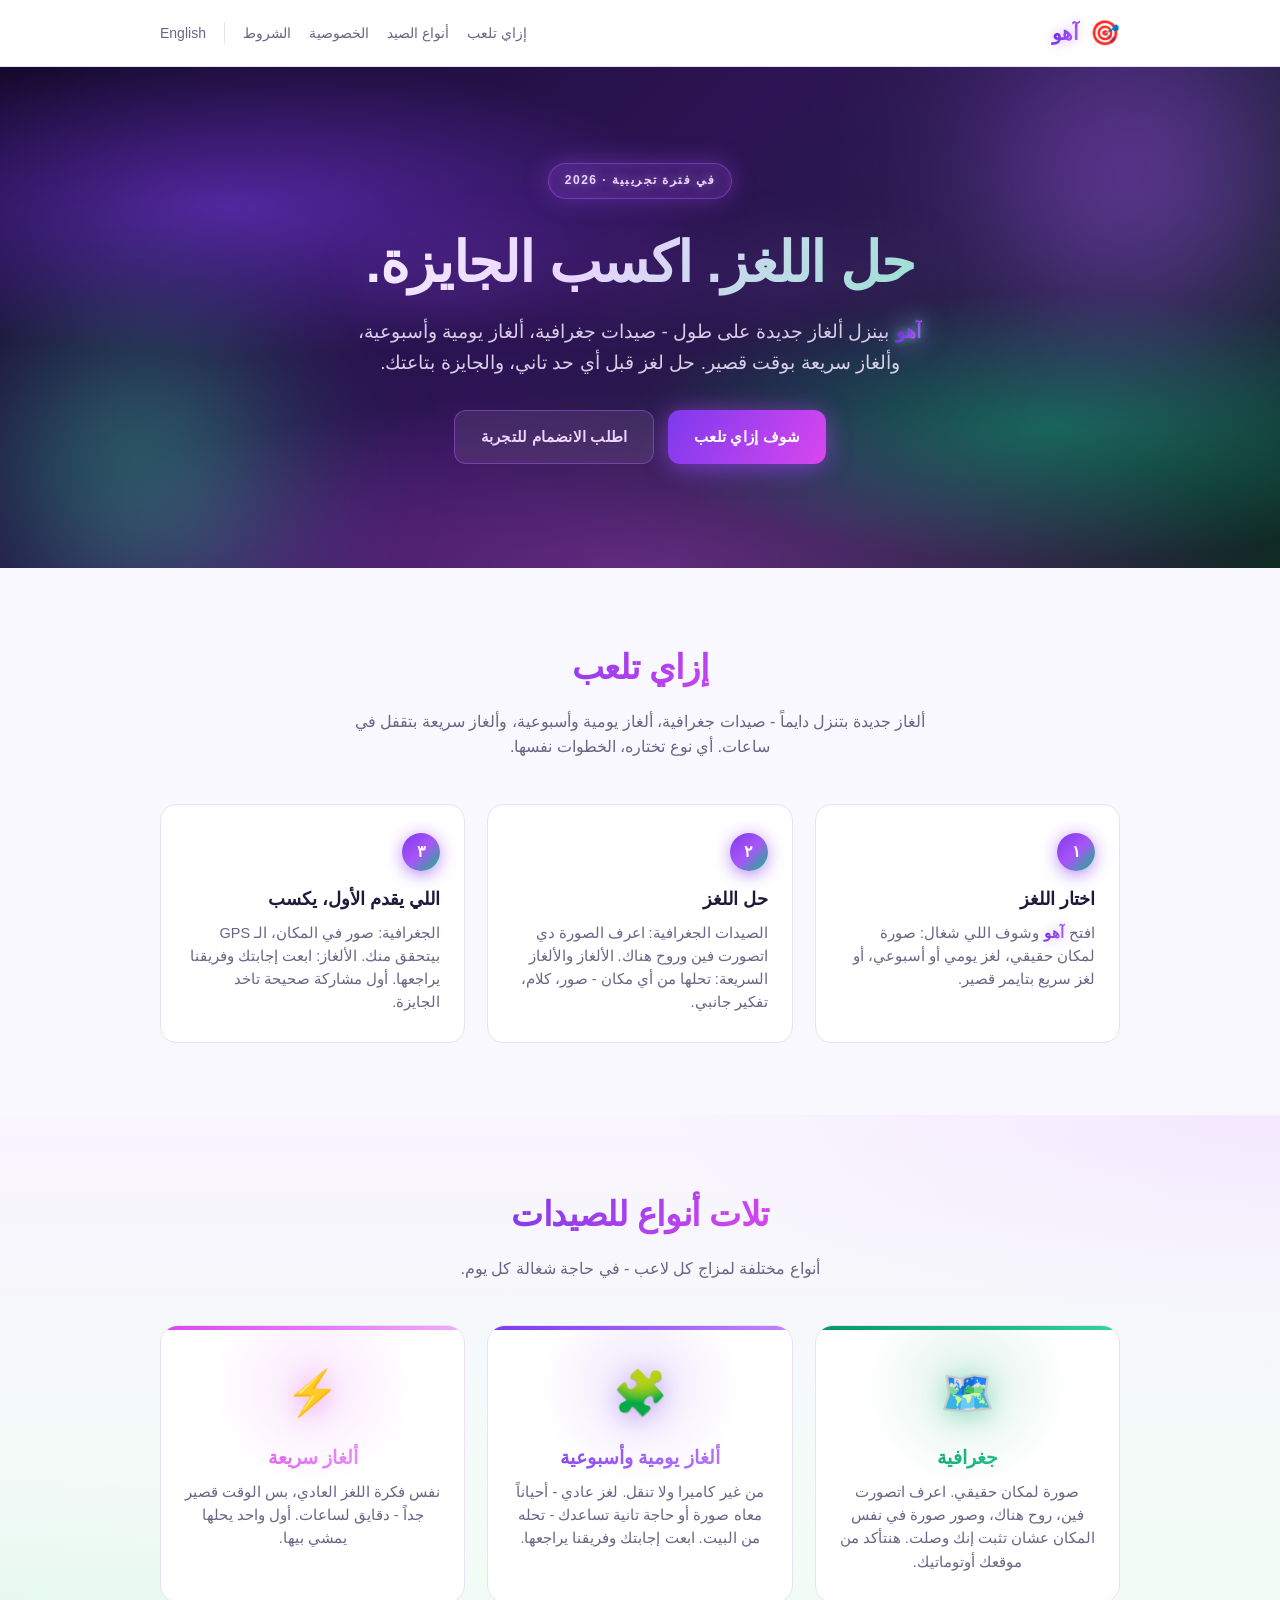
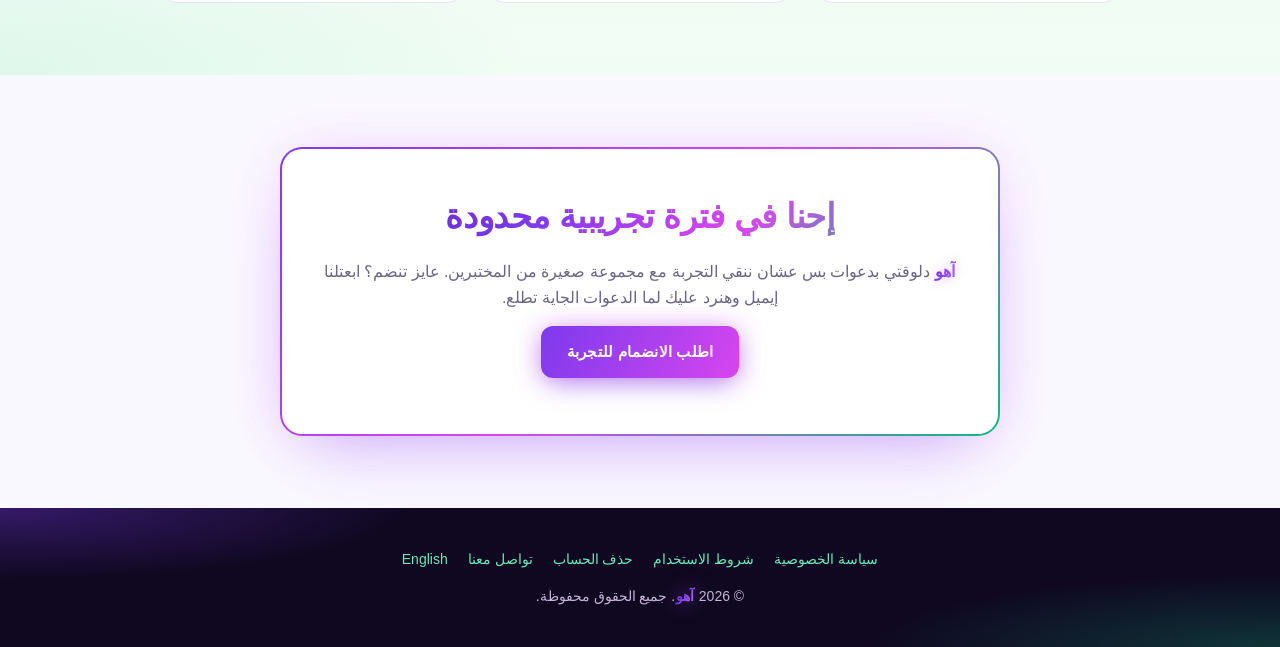
==== commit 22e38433: "Replace em-dashes with hyphens site-wide Co-Authored-By: Claude Opus 4.7 (1M context) <noreply@anthr" ====
--- a/ar/index.html
+++ b/ar/index.html
@@ -4,9 +4,9 @@
   <meta charset="UTF-8">
   <meta name="viewport" content="width=device-width, initial-scale=1.0">
   <meta name="robots" content="index, follow">
-  <title>آهو — مطاردات كنوز في الواقع</title>
+  <title>آهو - مطاردات كنوز في الواقع</title>
   <meta name="description" content="آهو لعبة مطاردة كنوز في العالم الحقيقي. حل اللغز، روح للمكان، اكسب الجايزة.">
-  <meta property="og:title" content="آهو — مطاردات كنوز في الواقع">
+  <meta property="og:title" content="آهو - مطاردات كنوز في الواقع">
   <meta property="og:description" content="حل اللغز. روح للمكان. اكسب الجايزة.">
   <meta property="og:type" content="website">
   <link rel="icon" href="data:image/svg+xml,%3Csvg xmlns='http://www.w3.org/2000/svg' viewBox='0 0 100 100'%3E%3Ctext y='.9em' font-size='90'%3E🎯%3C/text%3E%3C/svg%3E">
@@ -30,7 +30,7 @@
     <div class="hero-inner">
       <span class="badge">في فترة تجريبية · 2026</span>
       <h1>حل اللغز. اكسب الجايزة.</h1>
-      <p class="tagline"><span class="brand-name">آهو</span> بينزل ألغاز جديدة على طول —
+      <p class="tagline"><span class="brand-name">آهو</span> بينزل ألغاز جديدة على طول -
       صيدات جغرافية، ألغاز يومية وأسبوعية، وألغاز سريعة بوقت قصير.
       حل لغز قبل أي حد تاني، والجايزة بتاعتك.</p>
       <div class="cta-row">
@@ -43,7 +43,7 @@
   <section id="how">
     <div class="section-inner">
       <h2>إزاي تلعب</h2>
-      <p class="lede">ألغاز جديدة بتنزل دايماً — صيدات جغرافية، ألغاز
+      <p class="lede">ألغاز جديدة بتنزل دايماً - صيدات جغرافية، ألغاز
       يومية وأسبوعية، وألغاز سريعة بتقفل في ساعات. أي نوع تختاره،
       الخطوات نفسها.</p>
 
@@ -59,7 +59,7 @@
           <span class="step-num">٢</span>
           <h3>حل اللغز</h3>
           <p>الصيدات الجغرافية: اعرف الصورة دي اتصورت فين وروح هناك.
-          الألغاز والألغاز السريعة: تحلها من أي مكان — صور، كلام،
+          الألغاز والألغاز السريعة: تحلها من أي مكان - صور، كلام،
           تفكير جانبي.</p>
         </div>
         <div class="step">
@@ -76,7 +76,7 @@
   <section id="hunts" class="alt">
     <div class="section-inner">
       <h2>تلات أنواع للصيدات</h2>
-      <p class="lede">أنواع مختلفة لمزاج كل لاعب — في حاجة شغالة كل يوم.</p>
+      <p class="lede">أنواع مختلفة لمزاج كل لاعب - في حاجة شغالة كل يوم.</p>
 
       <div class="hunts">
         <div class="hunt">
@@ -89,14 +89,14 @@
         <div class="hunt">
           <span class="icon">🧩</span>
           <h3>ألغاز يومية وأسبوعية</h3>
-          <p>من غير كاميرا ولا تنقل. لغز عادي — أحياناً معاه صورة
-          أو حاجة تانية تساعدك — تحله من البيت. ابعت إجابتك
+          <p>من غير كاميرا ولا تنقل. لغز عادي - أحياناً معاه صورة
+          أو حاجة تانية تساعدك - تحله من البيت. ابعت إجابتك
           وفريقنا يراجعها.</p>
         </div>
         <div class="hunt">
           <span class="icon">⚡</span>
           <h3>ألغاز سريعة</h3>
-          <p>نفس فكرة اللغز العادي، بس الوقت قصير جداً — دقايق
+          <p>نفس فكرة اللغز العادي، بس الوقت قصير جداً - دقايق
           لساعات. أول واحد يحلها يمشي بيها.</p>
         </div>
       </div>
--- a/style.css
+++ b/style.css
@@ -1,14 +1,14 @@
-/* Aho marketing site — single stylesheet, mobile-first, RTL-aware. */
+/* Aho marketing site - single stylesheet, mobile-first, RTL-aware. */
 :root {
   --fg: #1e1b3a;
   --muted: #6b6585;
-  --accent: #7c3aed;          /* violet-600 — primary purple */
+  --accent: #7c3aed;          /* violet-600 - primary purple */
   --accent-dark: #5b21b6;     /* violet-800 */
   --accent-light: #a855f7;    /* violet-500 */
-  --accent-2: #10b981;        /* emerald-500 — primary green */
+  --accent-2: #10b981;        /* emerald-500 - primary green */
   --accent-2-dark: #047857;
   --accent-2-light: #34d399;
-  --accent-3: #d946ef;        /* fuchsia — neon pop */
+  --accent-3: #d946ef;        /* fuchsia - neon pop */
   --bg: #faf8ff;
   --card: #ffffff;
   --border: #e8e2f4;
@@ -38,7 +38,7 @@
 a { color: var(--accent); }
 a:hover { color: var(--accent-dark); }
 
-/* Top bar — present on every page. */
+/* Top bar - present on every page. */
 .topbar {
   background: var(--card);
   border-bottom: 1px solid var(--border);
@@ -65,7 +65,7 @@
 }
 .brand .icon { font-size: 24px; }
 
-/* Glowing brand wordmark — every "Aho" / "آهو" gets the treatment. */
+/* Glowing brand wordmark - every "Aho" / "آهو" gets the treatment. */
 .brand-name {
   font-weight: 700;
   background-image: linear-gradient(120deg,
@@ -125,7 +125,7 @@
   font-weight: 500;
 }
 
-/* Hero — dark, dramatic, glowing. */
+/* Hero - dark, dramatic, glowing. */
 .hero {
   background:
     radial-gradient(ellipse 60% 50% at 18% 28%, rgba(124, 58, 237, 0.55) 0%, transparent 60%),
@@ -345,7 +345,7 @@
 .step h3 { margin: 0 0 8px; font-size: 18px; font-weight: 700; }
 .step p { margin: 0; color: var(--muted); font-size: 14.5px; }
 
-/* Hunt-type cards — each gets its own neon flavor. */
+/* Hunt-type cards - each gets its own neon flavor. */
 .hunts {
   display: grid;
   grid-template-columns: repeat(auto-fit, minmax(240px, 1fr));
@@ -427,7 +427,7 @@
   --hunt-shadow: rgba(217, 70, 239, 0.45);
 }
 
-/* Beta callout — gradient border + soft glow. */
+/* Beta callout - gradient border + soft glow. */
 .beta-callout {
   position: relative;
   border-radius: 22px;
